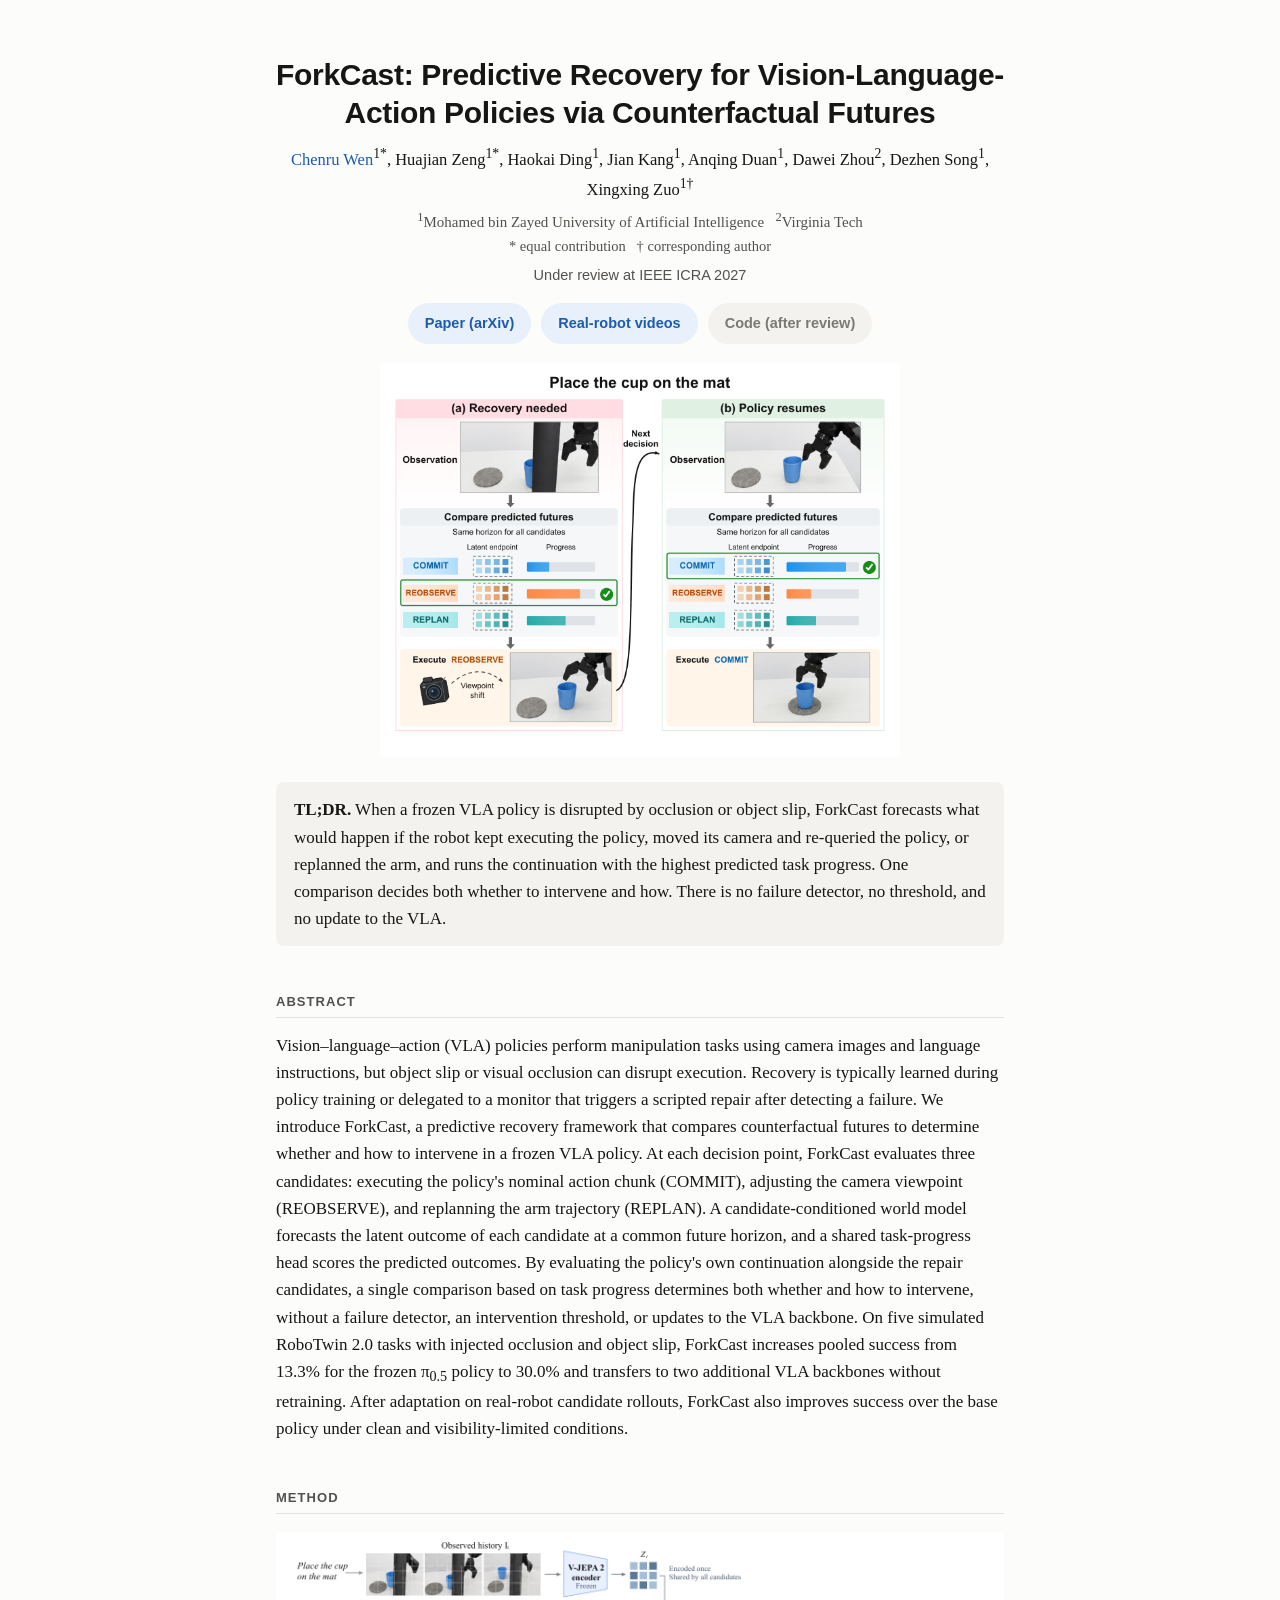
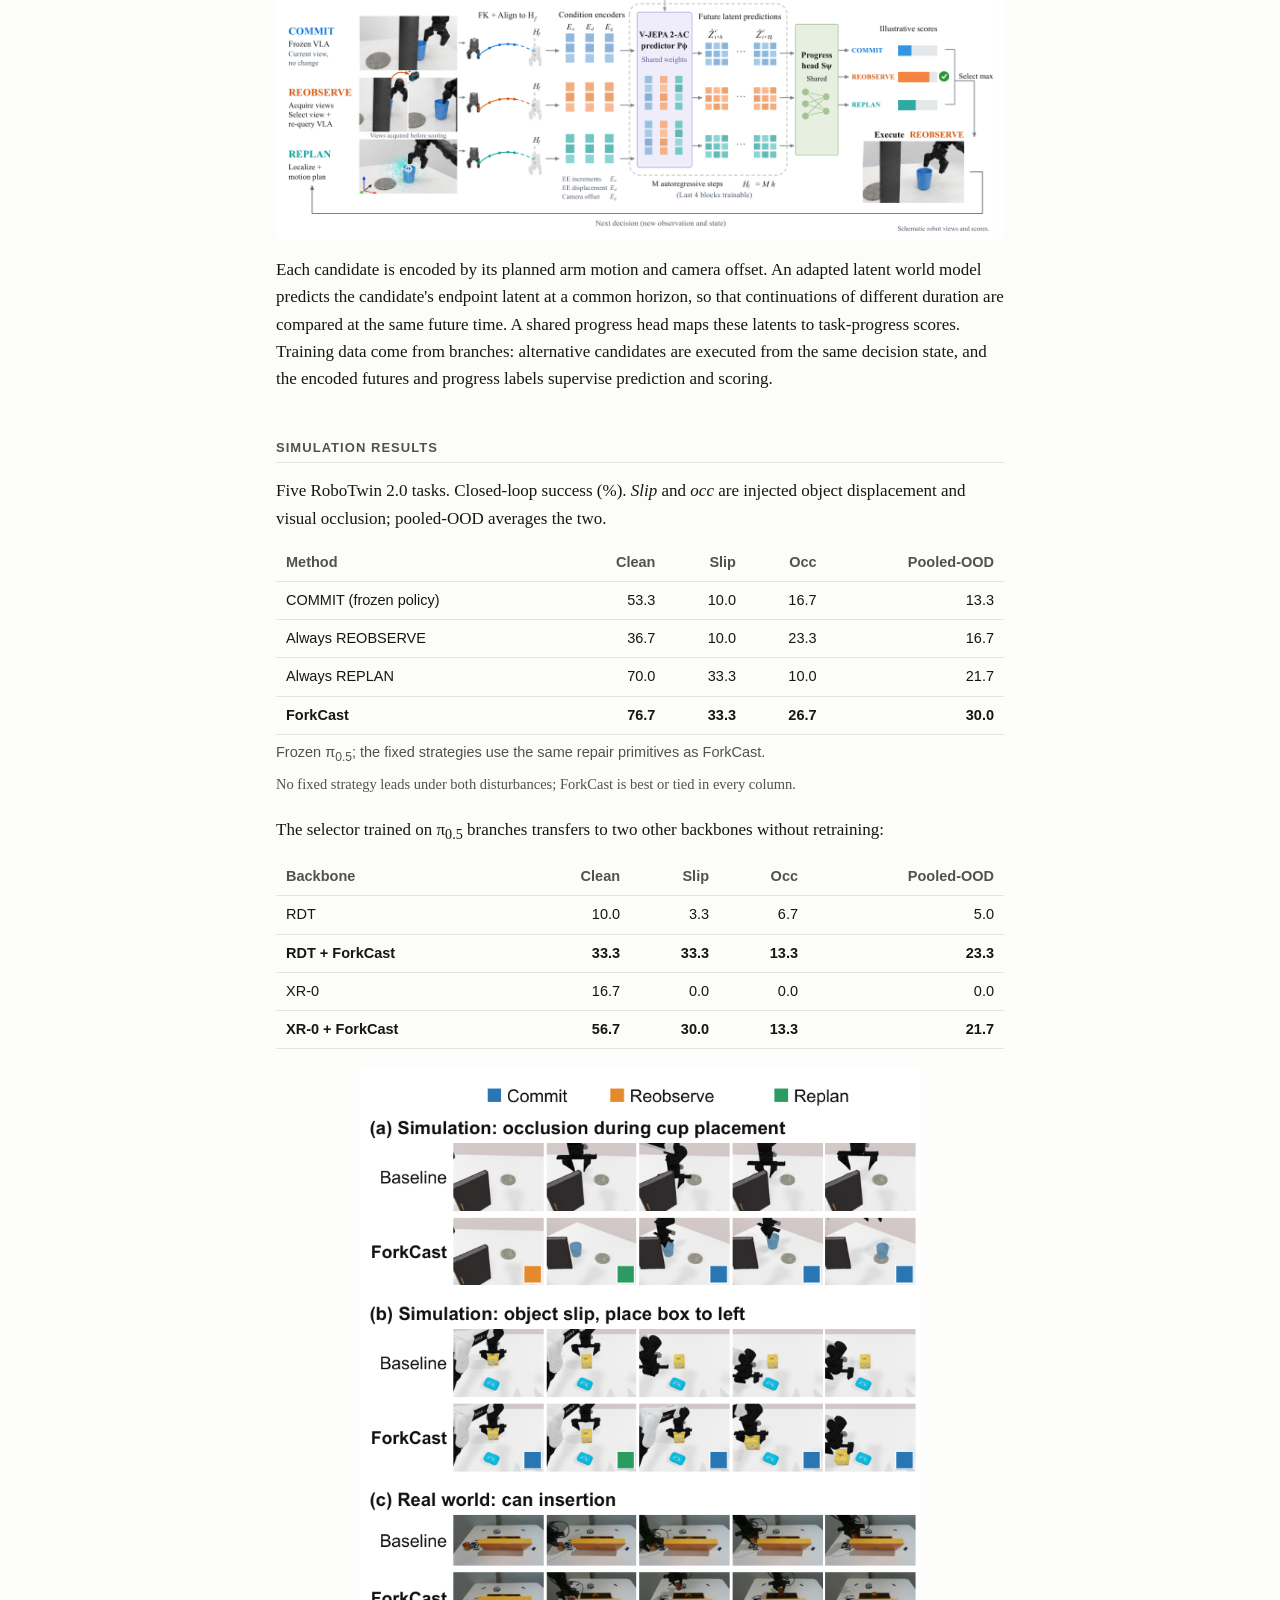
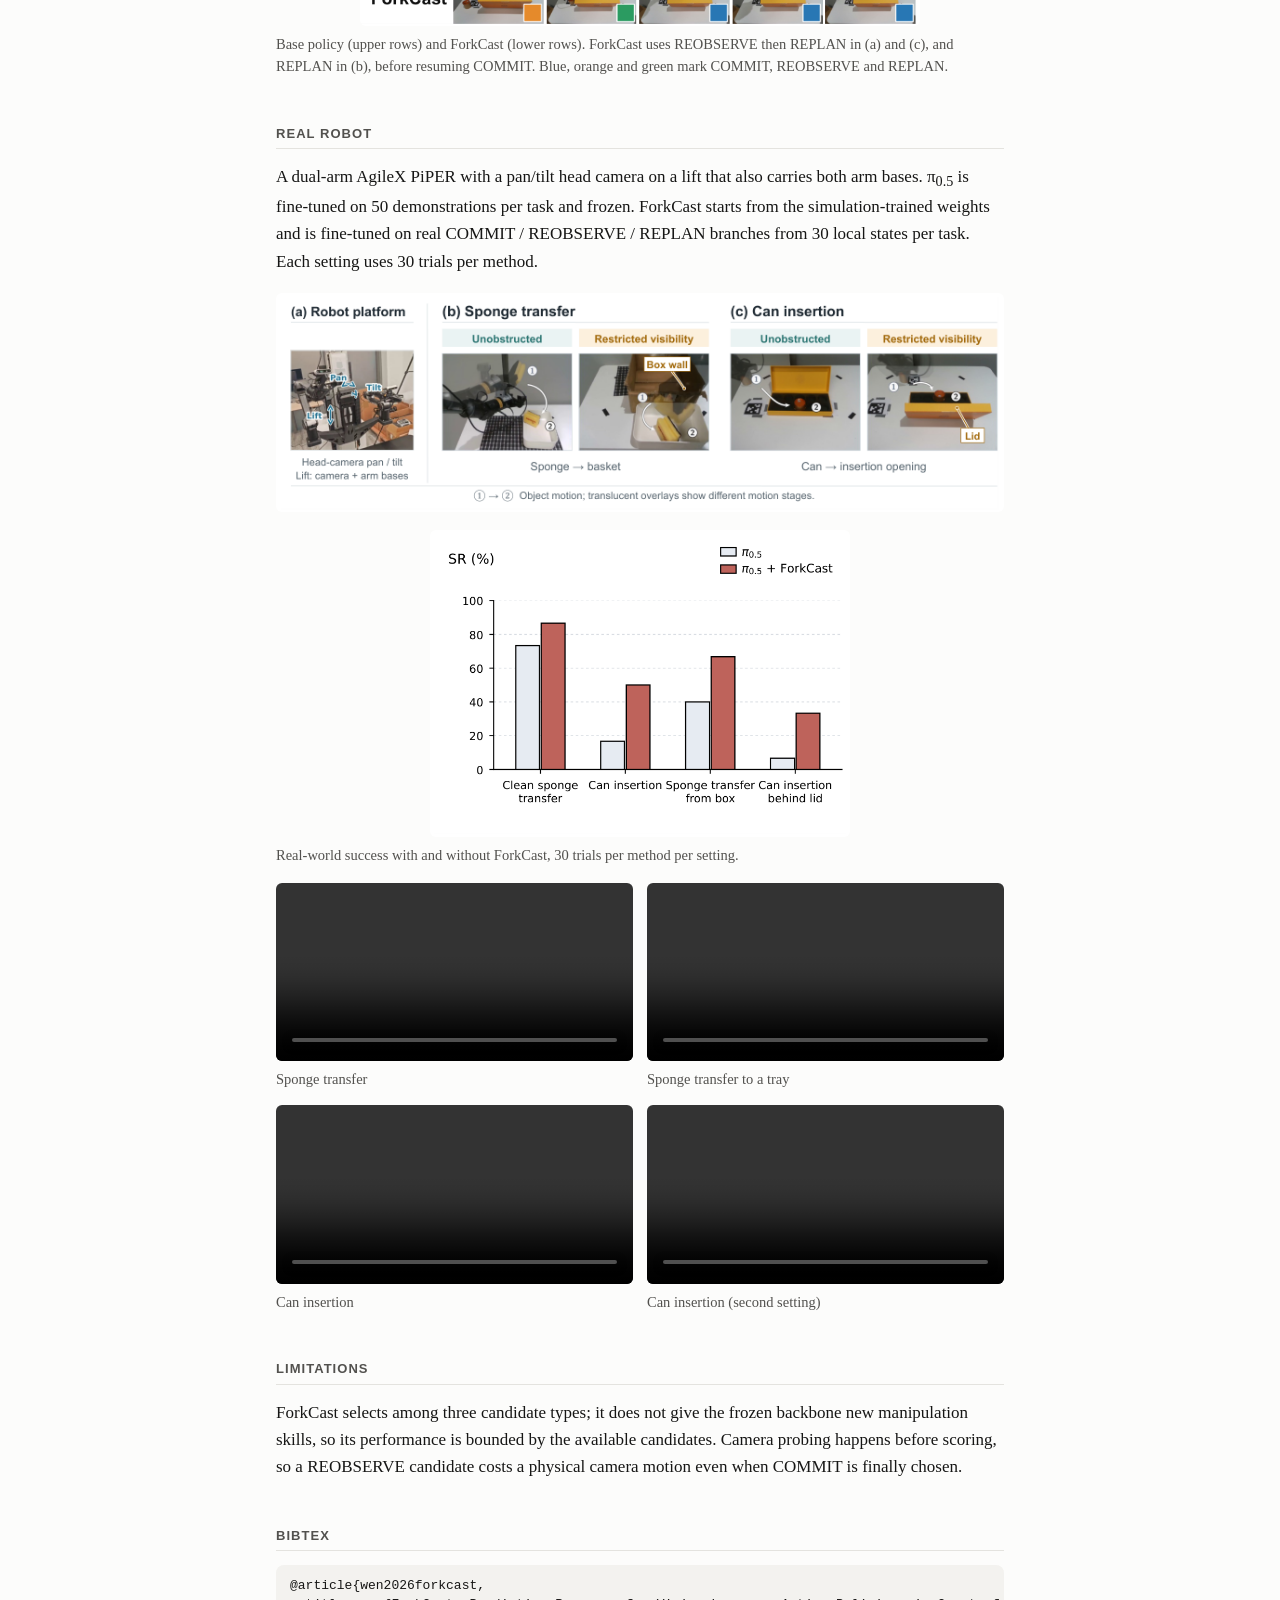
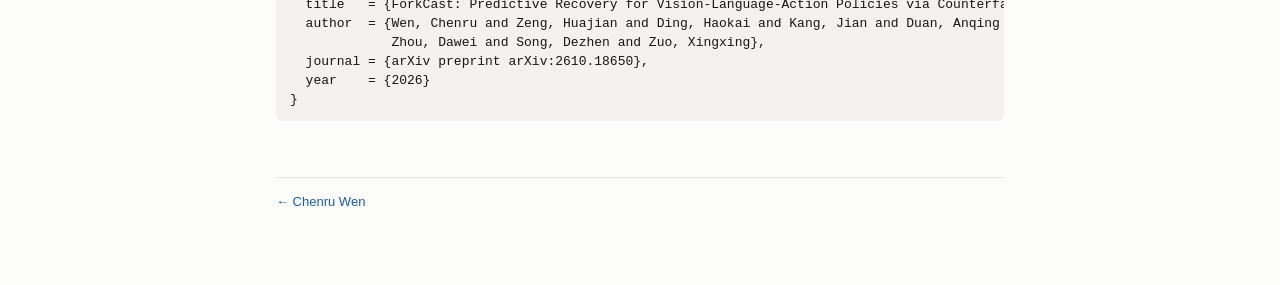
==== forkcast/index.html @ f568a1dc "Replace academicpages template with personal homepage Single static page (About, Publications, Ongoi" ====
<!doctype html>
<html lang="en">
<head>
<meta charset="utf-8">
<meta name="viewport" content="width=device-width, initial-scale=1">
<title>ForkCast</title>
<meta name="description" content="ForkCast: predictive recovery for frozen vision-language-action policies by comparing counterfactual futures.">
<link rel="stylesheet" href="../style.css">
</head>
<body>
<main>

<section class="hero">
  <h1>ForkCast: Predictive Recovery for Vision-Language-Action Policies via Counterfactual Futures</h1>
  <p class="authors"><a href="../">Chenru Wen</a><sup>1*</sup>, Huajian Zeng<sup>1*</sup>, Haokai Ding<sup>1</sup>, Jian Kang<sup>1</sup>, Anqing Duan<sup>1</sup>, Dawei Zhou<sup>2</sup>, Dezhen Song<sup>1</sup>, Xingxing Zuo<sup>1&dagger;</sup></p>
  <p class="affil"><sup>1</sup>Mohamed bin Zayed University of Artificial Intelligence &nbsp; <sup>2</sup>Virginia Tech<br><span class="small">* equal contribution &nbsp; &dagger; corresponding author</span></p>
  <p class="venue">Under review at IEEE ICRA 2027</p>
  <div class="buttons">
    <a class="btn" href="https://arxiv.org/abs/2610.18650">Paper (arXiv)</a>
    <a class="btn" href="#real-robot">Real-robot videos</a>
    <span class="btn disabled">Code (after review)</span>
  </div>
</section>

<figure>
  <img src="img/teaser.png" alt="ForkCast overview: at a decision point, the predicted futures of COMMIT, REOBSERVE and REPLAN are compared at the same horizon; REOBSERVE ranks highest and reveals an occluded cup, then COMMIT ranks highest and the frozen policy resumes." width="768" height="585" style="max-width:520px;margin:0 auto">
</figure>

<div class="tldr">
  <strong>TL;DR.</strong> When a frozen VLA policy is disrupted by occlusion or object slip, ForkCast forecasts what would happen if
  the robot kept executing the policy, moved its camera and re-queried the policy, or replanned the arm, and runs the
  continuation with the highest predicted task progress. One comparison decides both whether to intervene and how. There is
  no failure detector, no threshold, and no update to the VLA.
</div>

<h2>Abstract</h2>
<p>Vision&ndash;language&ndash;action (VLA) policies perform manipulation tasks using camera images and language instructions, but
object slip or visual occlusion can disrupt execution. Recovery is typically learned during policy training or delegated to a
monitor that triggers a scripted repair after detecting a failure. We introduce ForkCast, a predictive recovery framework that
compares counterfactual futures to determine whether and how to intervene in a frozen VLA policy. At each decision point, ForkCast
evaluates three candidates: executing the policy's nominal action chunk (COMMIT), adjusting the camera viewpoint (REOBSERVE), and
replanning the arm trajectory (REPLAN). A candidate-conditioned world model forecasts the latent outcome of each candidate at a
common future horizon, and a shared task-progress head scores the predicted outcomes. By evaluating the policy's own continuation
alongside the repair candidates, a single comparison based on task progress determines both whether and how to intervene, without
a failure detector, an intervention threshold, or updates to the VLA backbone. On five simulated RoboTwin 2.0 tasks with injected
occlusion and object slip, ForkCast increases pooled success from 13.3% for the frozen &pi;<sub>0.5</sub> policy to 30.0% and
transfers to two additional VLA backbones without retraining. After adaptation on real-robot candidate rollouts, ForkCast also
improves success over the base policy under clean and visibility-limited conditions.</p>

<h2>Method</h2>
<figure>
  <img src="img/method.png" alt="ForkCast pipeline: candidate generation for COMMIT, REOBSERVE and REPLAN; a candidate-conditioned latent world model predicts each candidate's endpoint latent at a common horizon; a shared progress head scores them and the highest-scoring candidate is executed." width="1566" height="664">
</figure>
<p>Each candidate is encoded by its planned arm motion and camera offset. An adapted latent world model predicts the candidate's
endpoint latent at a common horizon, so that continuations of different duration are compared at the same future time. A shared
progress head maps these latents to task-progress scores. Training data come from branches: alternative candidates are executed
from the same decision state, and the encoded futures and progress labels supervise prediction and scoring.</p>

<h2>Simulation results</h2>
<p>Five RoboTwin 2.0 tasks. Closed-loop success (%). <em>Slip</em> and <em>occ</em> are injected object displacement and visual
occlusion; pooled-OOD averages the two.</p>
<div class="table-wrap">
<table>
  <caption class="small muted" style="caption-side:bottom;text-align:left;padding-top:6px">Frozen &pi;<sub>0.5</sub>; the fixed strategies use the same repair primitives as ForkCast.</caption>
  <thead><tr><th>Method</th><th>Clean</th><th>Slip</th><th>Occ</th><th>Pooled-OOD</th></tr></thead>
  <tbody>
    <tr><td>COMMIT (frozen policy)</td><td>53.3</td><td>10.0</td><td>16.7</td><td>13.3</td></tr>
    <tr><td>Always REOBSERVE</td><td>36.7</td><td>10.0</td><td>23.3</td><td>16.7</td></tr>
    <tr><td>Always REPLAN</td><td>70.0</td><td>33.3</td><td>10.0</td><td>21.7</td></tr>
    <tr class="ours"><td>ForkCast</td><td>76.7</td><td>33.3</td><td>26.7</td><td>30.0</td></tr>
  </tbody>
</table>
</div>
<p class="small muted">No fixed strategy leads under both disturbances; ForkCast is best or tied in every column.</p>

<p style="margin-top:20px">The selector trained on &pi;<sub>0.5</sub> branches transfers to two other backbones without retraining:</p>
<div class="table-wrap">
<table>
  <thead><tr><th>Backbone</th><th>Clean</th><th>Slip</th><th>Occ</th><th>Pooled-OOD</th></tr></thead>
  <tbody>
    <tr><td>RDT</td><td>10.0</td><td>3.3</td><td>6.7</td><td>5.0</td></tr>
    <tr class="ours"><td>RDT + ForkCast</td><td>33.3</td><td>33.3</td><td>13.3</td><td>23.3</td></tr>
    <tr><td>XR-0</td><td>16.7</td><td>0.0</td><td>0.0</td><td>0.0</td></tr>
    <tr class="ours"><td>XR-0 + ForkCast</td><td>56.7</td><td>30.0</td><td>13.3</td><td>21.7</td></tr>
  </tbody>
</table>
</div>

<figure>
  <img src="img/qualitative.png" alt="Head-camera sequences comparing the base policy and ForkCast: simulated cup placement under occlusion, simulated box placement after slip, and real-world can insertion." width="750" height="749" style="max-width:560px;margin:0 auto">
  <figcaption>Base policy (upper rows) and ForkCast (lower rows). ForkCast uses REOBSERVE then REPLAN in (a) and (c), and REPLAN in
  (b), before resuming COMMIT. Blue, orange and green mark COMMIT, REOBSERVE and REPLAN.</figcaption>
</figure>

<h2 id="real-robot">Real robot</h2>
<p>A dual-arm AgileX PiPER with a pan/tilt head camera on a lift that also carries both arm bases. &pi;<sub>0.5</sub> is
fine-tuned on 50 demonstrations per task and frozen. ForkCast starts from the simulation-trained weights and is fine-tuned on
real COMMIT / REOBSERVE / REPLAN branches from 30 local states per task. Each setting uses 30 trials per method.</p>
<figure>
  <img src="img/real_setup.png" alt="Real-world platform and four evaluation settings: sponge transfer unobstructed and from a box, can insertion unobstructed and behind a lid." width="1566" height="472">
</figure>
<figure>
  <img src="img/real_results.png" alt="Bar chart of real-world success rates for the base policy and the policy with ForkCast in four settings; ForkCast is higher in all four." width="762" height="557" style="max-width:420px;margin:0 auto">
  <figcaption>Real-world success with and without ForkCast, 30 trials per method per setting.</figcaption>
</figure>

<div class="grid2">
  <figure><video src="video/01_sponge_pick.mp4" controls muted playsinline preload="metadata"></video>
    <figcaption>Sponge transfer</figcaption></figure>
  <figure><video src="video/02_sponge_tray.mp4" controls muted playsinline preload="metadata"></video>
    <figcaption>Sponge transfer to a tray</figcaption></figure>
  <figure><video src="video/03_can_insert_task1.mp4" controls muted playsinline preload="metadata"></video>
    <figcaption>Can insertion</figcaption></figure>
  <figure><video src="video/04_can_insert_task2.mp4" controls muted playsinline preload="metadata"></video>
    <figcaption>Can insertion (second setting)</figcaption></figure>
</div>

<h2>Limitations</h2>
<p>ForkCast selects among three candidate types; it does not give the frozen backbone new manipulation skills, so its
performance is bounded by the available candidates. Camera probing happens before scoring, so a REOBSERVE candidate costs a
physical camera motion even when COMMIT is finally chosen.</p>

<h2>BibTeX</h2>
<pre class="bib">@article{wen2026forkcast,
  title   = {ForkCast: Predictive Recovery for Vision-Language-Action Policies via Counterfactual Futures},
  author  = {Wen, Chenru and Zeng, Huajian and Ding, Haokai and Kang, Jian and Duan, Anqing and
             Zhou, Dawei and Song, Dezhen and Zuo, Xingxing},
  journal = {arXiv preprint arXiv:2610.18650},
  year    = {2026}
}</pre>

<footer><a href="../">&larr; Chenru Wen</a></footer>
</main>
</body>
</html>
---- style.css ----
:root {
  --bg: #fcfcfb;
  --surface: #f3f2ef;
  --ink: #161615;
  --ink-2: #52514e;
  --ink-3: #7a7974;
  --rule: #e4e3df;
  --accent: #1c5cab;
  --accent-soft: #e8f0fb;
  --todo: #c62828;
  --serif: Charter, "Bitstream Charter", "Sitka Text", Cambria, Georgia, serif;
  --sans: -apple-system, BlinkMacSystemFont, "Segoe UI", "Helvetica Neue", Arial, sans-serif;
  color-scheme: light;
}
@media (prefers-color-scheme: dark) {
  :root:not([data-theme="light"]) {
    --bg: #1a1a19;
    --surface: #242422;
    --ink: #f2f1ec;
    --ink-2: #c3c2b7;
    --ink-3: #94938b;
    --rule: #383835;
    --accent: #86b6ef;
    --accent-soft: #1f2d40;
    --todo: #ff8a80;
    color-scheme: dark;
  }
}
:root[data-theme="dark"] {
  --bg: #1a1a19;
  --surface: #242422;
  --ink: #f2f1ec;
  --ink-2: #c3c2b7;
  --ink-3: #94938b;
  --rule: #383835;
  --accent: #86b6ef;
  --accent-soft: #1f2d40;
  --todo: #ff8a80;
  color-scheme: dark;
}

* { box-sizing: border-box; }
html { -webkit-text-size-adjust: 100%; }
body {
  margin: 0;
  background: var(--bg);
  color: var(--ink);
  font: 17px/1.6 var(--serif);
}
main { max-width: 760px; margin: 0 auto; padding: 56px 16px 72px; }
a { color: var(--accent); text-decoration: none; }
a:hover { text-decoration: underline; text-underline-offset: 3px; }
h1, h2, h3 { font-family: var(--sans); color: var(--ink); line-height: 1.25; }
h1 { font-size: 34px; font-weight: 650; letter-spacing: -0.01em; margin: 0 0 6px; }
h2 {
  font-size: 13px; font-weight: 650; letter-spacing: 0.08em; text-transform: uppercase;
  color: var(--ink-2); margin: 48px 0 14px; padding-bottom: 6px; border-bottom: 1px solid var(--rule);
}
h3 { font-size: 18px; font-weight: 600; margin: 0 0 4px; }
p { margin: 0 0 12px; }
.role { color: var(--ink-2); margin: 0 0 14px; font-size: 17px; }
.links { font-family: var(--sans); font-size: 15px; display: flex; flex-wrap: wrap; gap: 6px 18px; margin: 0; padding: 0; list-style: none; }
.muted { color: var(--ink-2); }
.small { font-size: 14.5px; }
.todo { color: var(--todo); font-family: var(--sans); font-size: 0.85em; }

.project { margin: 0 0 8px; }
.project .tag { font-family: var(--sans); font-size: 13px; color: var(--ink-2); margin: 0 0 10px; }
figure { margin: 18px 0 16px; }
figure img, figure video { width: 100%; height: auto; display: block; border-radius: 6px; background: #fff; }
figcaption { font-size: 14.5px; color: var(--ink-2); margin-top: 8px; line-height: 1.5; }
ul.facts { padding-left: 1.1em; margin: 0 0 12px; }
ul.facts li { margin: 0 0 6px; }

.pub { display: grid; grid-template-columns: 1fr; gap: 2px; margin: 0 0 22px; }
.pub .title { font-family: var(--sans); font-weight: 600; font-size: 16.5px; line-height: 1.35; }
.pub .authors, .pub .venue { font-size: 15.5px; }
.pub .venue { color: var(--ink-2); font-style: italic; }
.pub .plinks { font-family: var(--sans); font-size: 14px; display: flex; flex-wrap: wrap; gap: 4px 14px; margin-top: 2px; }
.pub .note { font-size: 14.5px; color: var(--ink-2); margin-top: 2px; }
.me { font-weight: 700; }

.item { margin: 0 0 18px; }
.item .when { font-family: var(--sans); font-size: 13.5px; color: var(--ink-3); }

footer { margin-top: 56px; padding-top: 14px; border-top: 1px solid var(--rule); font-family: var(--sans); font-size: 13px; color: var(--ink-3); }

/* project page */
.hero { text-align: center; }
.hero h1 { font-size: 30px; margin-bottom: 12px; }
.hero .authors { font-size: 16.5px; margin: 0 0 4px; }
.hero .affil { font-size: 15px; color: var(--ink-2); margin: 0 0 6px; }
.hero .venue { font-family: var(--sans); font-size: 14.5px; color: var(--ink-2); margin: 0 0 16px; }
.buttons { display: flex; flex-wrap: wrap; justify-content: center; gap: 10px; margin: 0 0 8px; }
.btn {
  font-family: var(--sans); font-size: 14.5px; font-weight: 550; padding: 8px 16px; border-radius: 999px;
  background: var(--accent-soft); color: var(--accent); border: 1px solid transparent;
}
.btn.disabled { background: var(--surface); color: var(--ink-3); cursor: default; }
.btn.disabled:hover { text-decoration: none; }
.tldr { background: var(--surface); border-radius: 8px; padding: 14px 18px; margin: 24px 0 0; }
.table-wrap { overflow-x: auto; margin: 10px 0 6px; }
table { border-collapse: collapse; width: 100%; font-family: var(--sans); font-size: 14.5px; font-variant-numeric: tabular-nums; }
th, td { padding: 7px 10px; text-align: right; border-bottom: 1px solid var(--rule); white-space: nowrap; }
th:first-child, td:first-child { text-align: left; }
thead th { color: var(--ink-2); font-weight: 600; }
tr.ours td { font-weight: 650; }
.grid2 { display: grid; grid-template-columns: 1fr 1fr; gap: 14px; }
.grid2 figure { margin: 0; }
@media (max-width: 600px) {
  body { font-size: 16px; }
  main { padding-top: 36px; }
  h1 { font-size: 28px; }
  .hero h1 { font-size: 24px; }
  .grid2 { grid-template-columns: 1fr; }
  table { font-size: 13px; }
  th, td { padding: 6px 5px; }
  th:first-child, td:first-child { white-space: normal; }
}
pre.bib { background: var(--surface); border-radius: 8px; padding: 12px 14px; overflow-x: auto; font-size: 13px; line-height: 1.45; }

/* homepage v2: header with optional photo, paper rows with thumbnails */
.intro { display: flex; gap: 28px; align-items: flex-start; }
.intro-text { flex: 1; min-width: 0; }
.intro h1 { margin-bottom: 8px; }
.intro .links { margin-bottom: 16px; }
.photo { width: 160px; height: 160px; object-fit: cover; border-radius: 12px; flex: none; }
.paper { display: grid; grid-template-columns: 200px 1fr; gap: 20px; margin: 0 0 28px; align-items: start; }
.paper .thumb img, .paper .thumb video { width: 100%; height: auto; display: block; border-radius: 6px; background: #fff; border: 1px solid var(--rule); }
.paper .title { font-family: var(--sans); font-weight: 600; font-size: 16.5px; line-height: 1.35; margin-bottom: 3px; }
.paper .title a { color: var(--ink); }
.paper .authors { font-size: 15.5px; }
.paper .venue { font-size: 15.5px; color: var(--ink-2); font-style: italic; }
.paper .plinks { font-family: var(--sans); font-size: 14px; display: flex; flex-wrap: wrap; gap: 4px 14px; margin-top: 3px; }
.paper .tldr-line { font-size: 15px; color: var(--ink-2); margin: 6px 0 0; }
figure.narrow { max-width: 620px; }
@media (max-width: 600px) {
  .intro { flex-direction: column-reverse; gap: 16px; }
  .photo { width: 120px; height: 120px; }
  .paper { grid-template-columns: 1fr; gap: 10px; }
  .paper .thumb { max-width: 320px; }
}
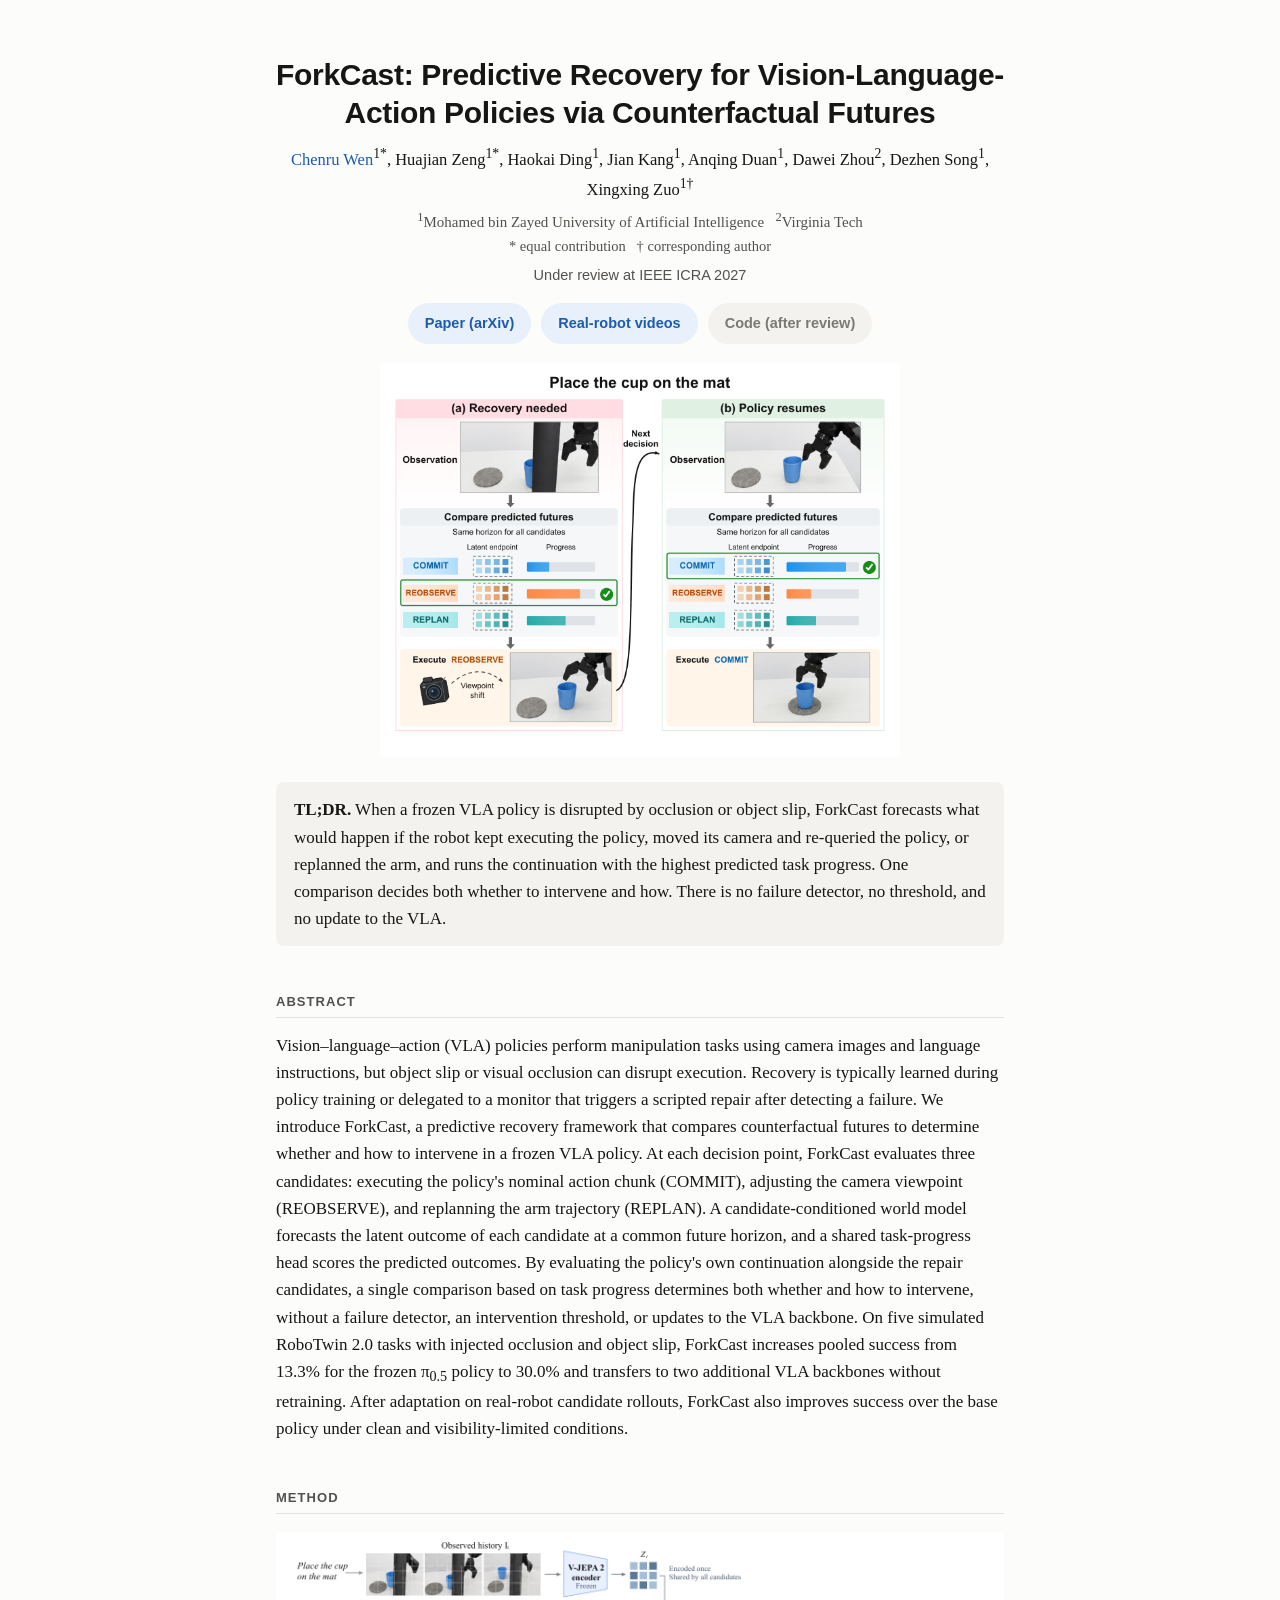
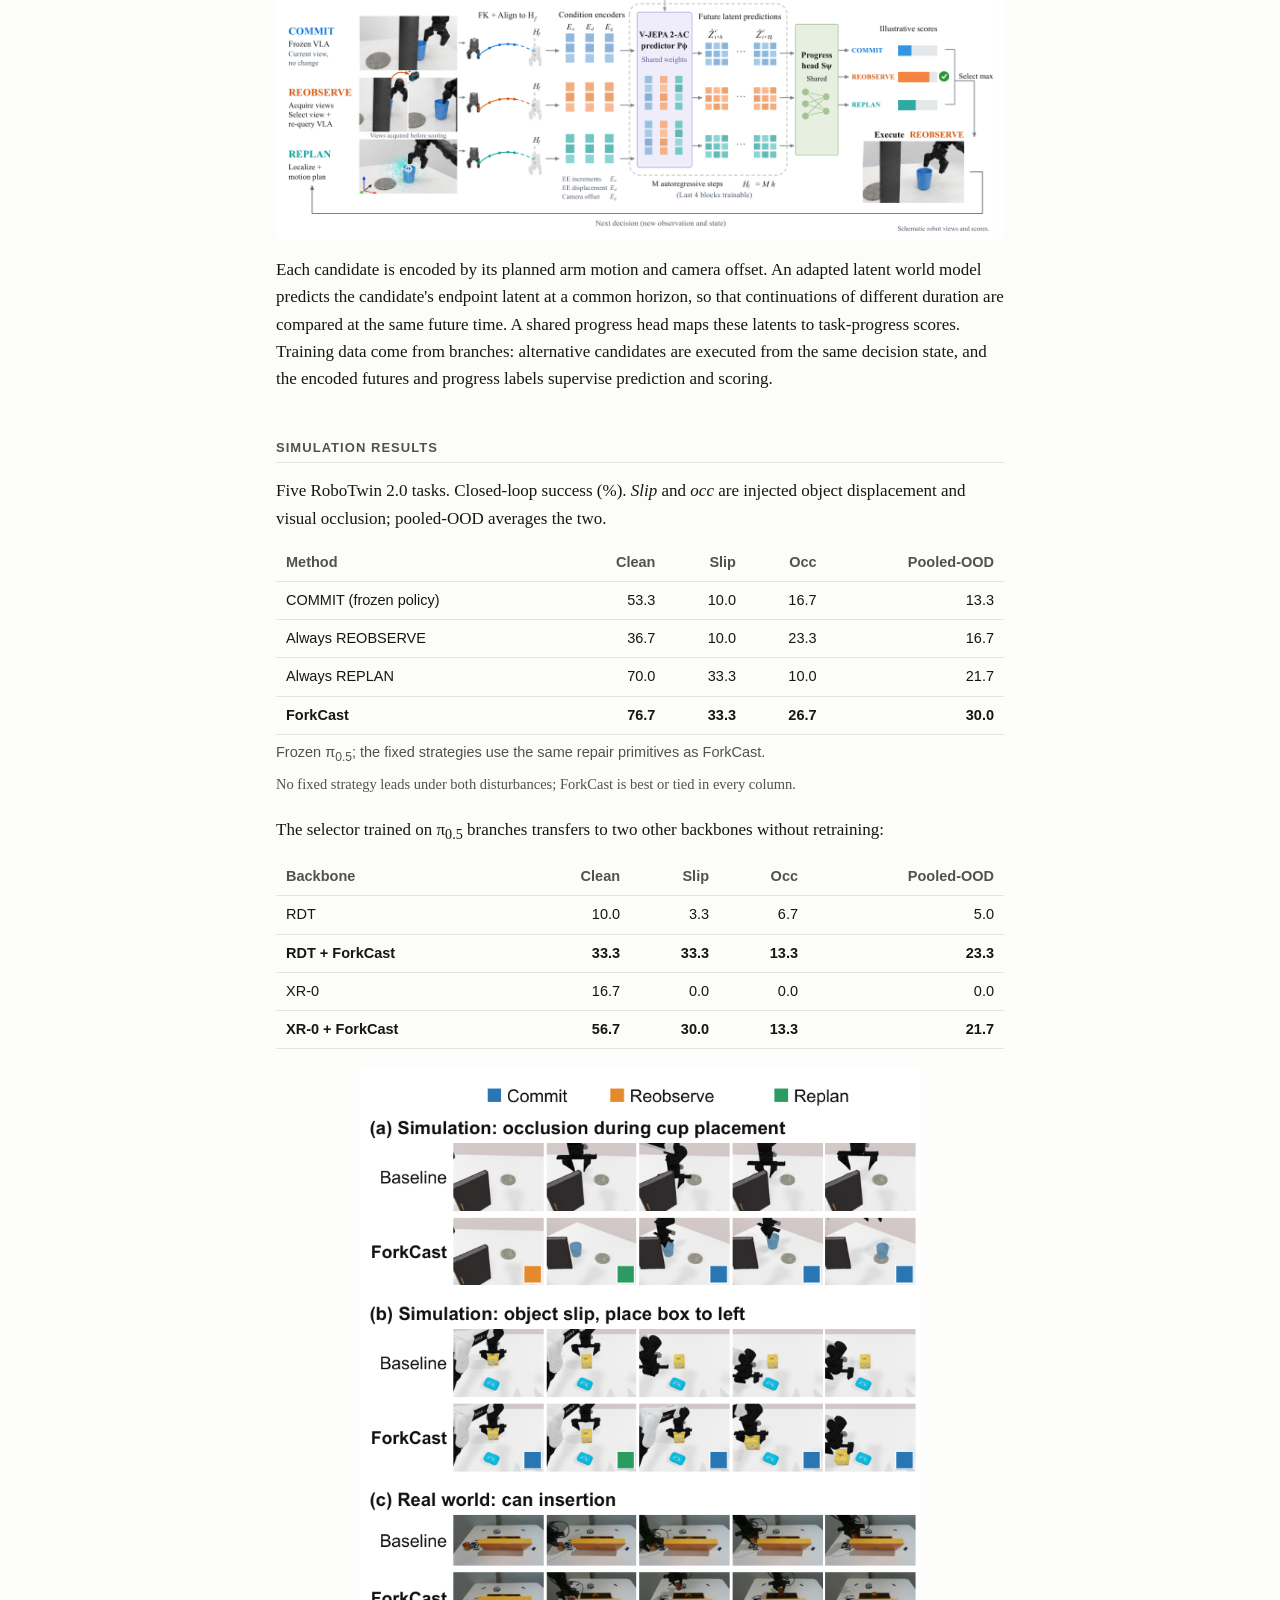
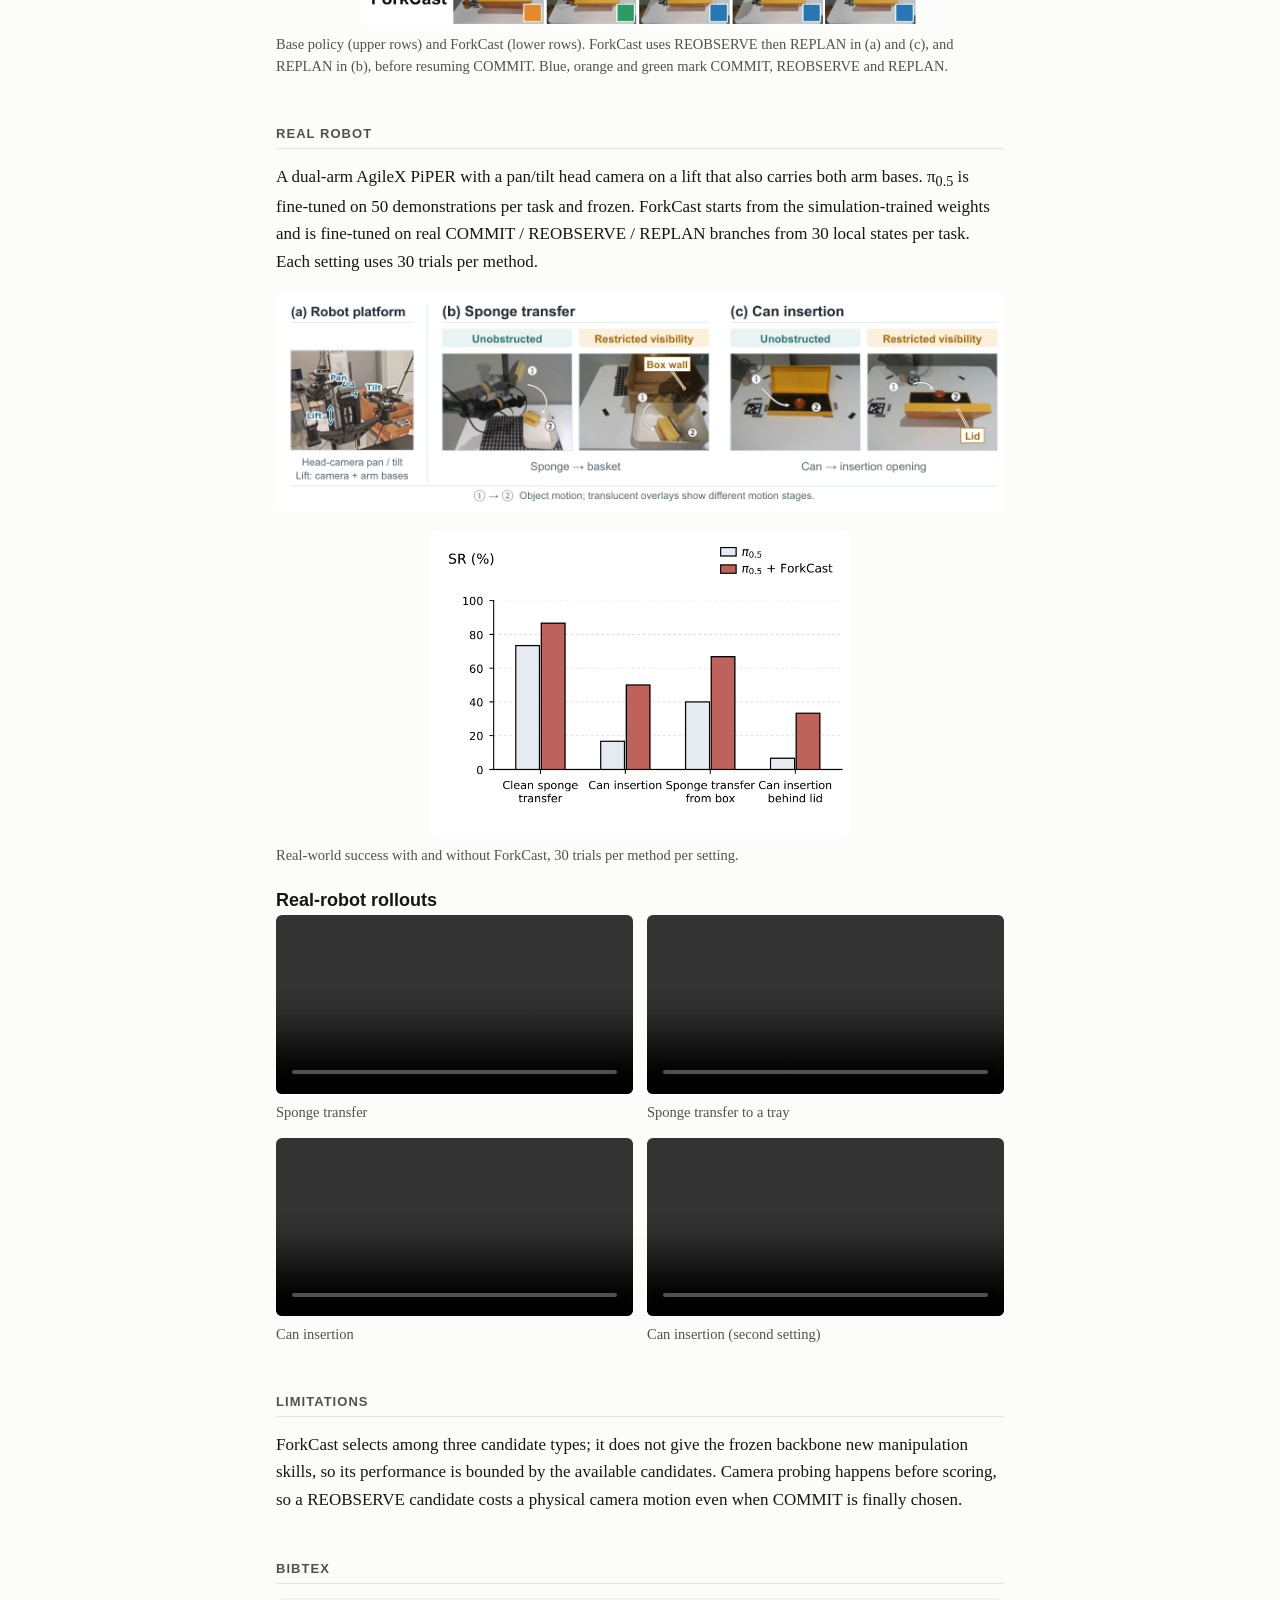
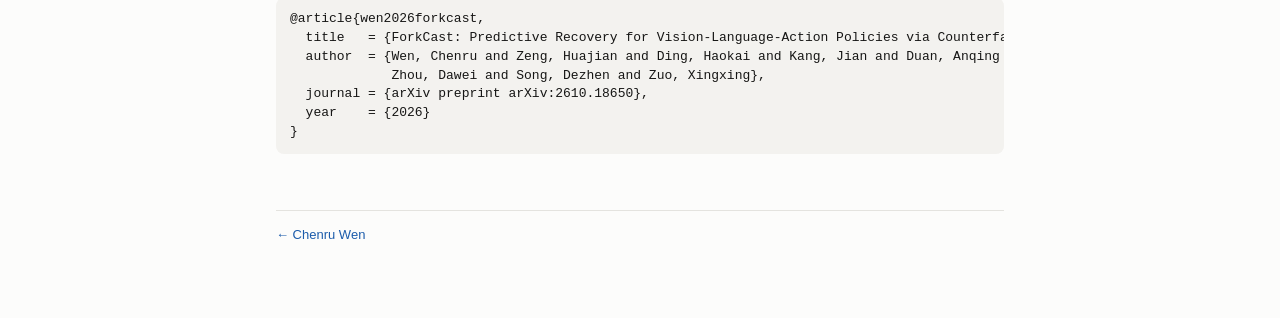
==== commit 29cb9468: "Point real-robot video links to the video grid Co-Authored-By: Claude Opus 5.5 <noreply@anthropic.co" ====
--- a/forkcast/index.html
+++ b/forkcast/index.html
@@ -17,7 +17,7 @@
   <p class="venue">Under review at IEEE ICRA 2027</p>
   <div class="buttons">
     <a class="btn" href="https://arxiv.org/abs/2610.18650">Paper (arXiv)</a>
-    <a class="btn" href="#real-robot">Real-robot videos</a>
+    <a class="btn" href="#videos">Real-robot videos</a>
     <span class="btn disabled">Code (after review)</span>
   </div>
 </section>
@@ -104,6 +104,7 @@
   <figcaption>Real-world success with and without ForkCast, 30 trials per method per setting.</figcaption>
 </figure>
 
+<h3 id="videos" style="margin-top:22px">Real-robot rollouts</h3>
 <div class="grid2">
   <figure><video src="video/01_sponge_pick.mp4" controls muted playsinline preload="metadata"></video>
     <figcaption>Sponge transfer</figcaption></figure>
--- a/style.css
+++ b/style.css
@@ -140,3 +140,5 @@
   .paper { grid-template-columns: 1fr; gap: 10px; }
   .paper .thumb { max-width: 320px; }
 }
+
+[id] { scroll-margin-top: 16px; }
